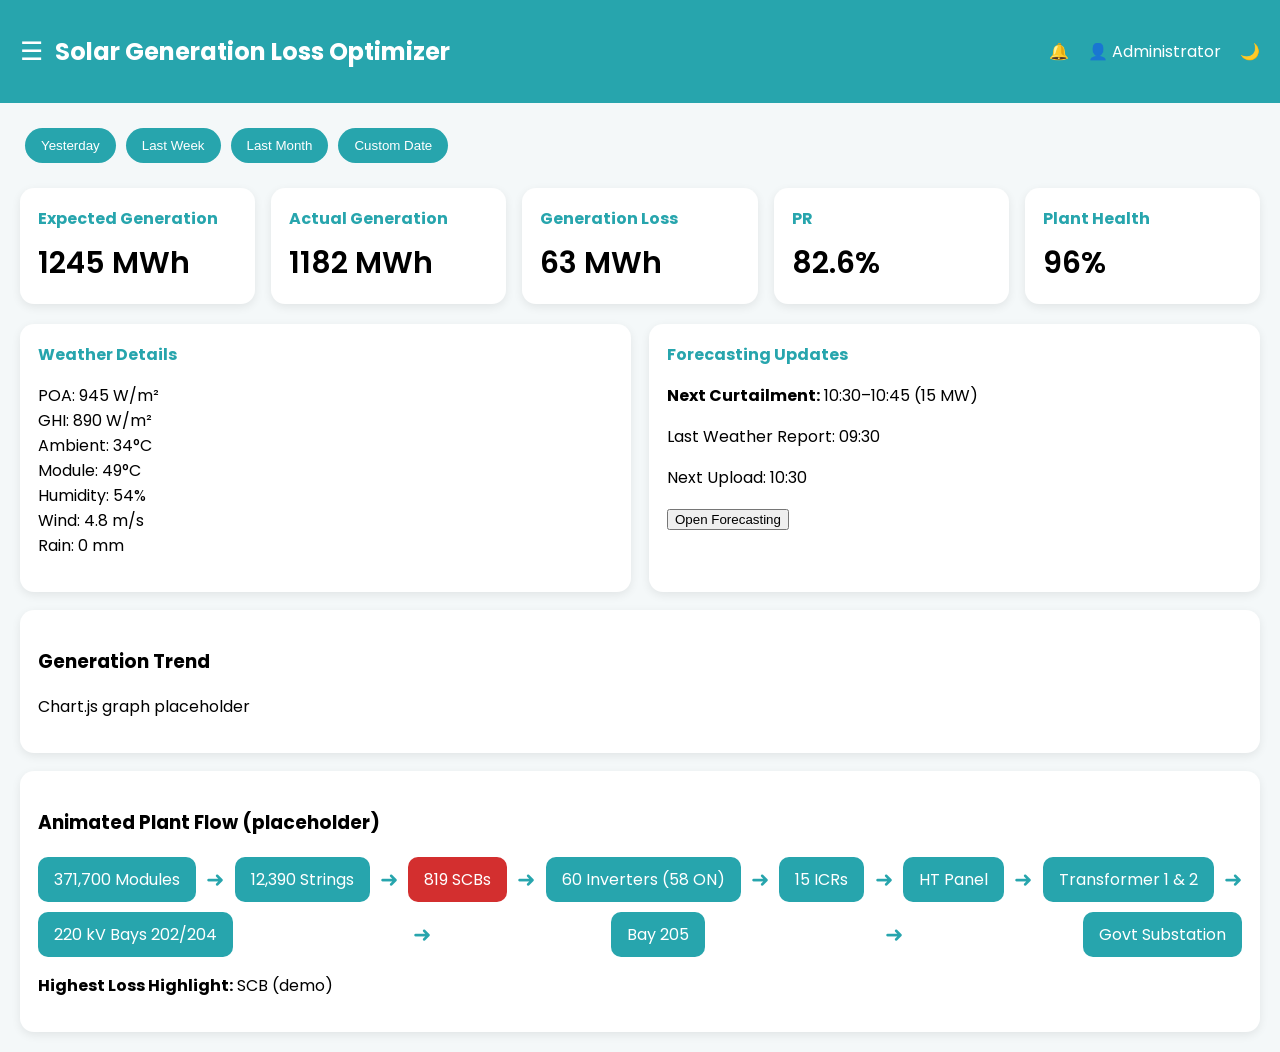
==== dashboard.html @ ec8fd9d2 "Create dashboard.html" ====
<!DOCTYPE html>
<html lang="en">
<head>
<meta charset="UTF-8">
<meta name="viewport" content="width=device-width,initial-scale=1">
<title>Solar Generation Loss Optimizer - Dashboard</title>
<link href="https://fonts.googleapis.com/css2?family=Poppins:wght@300;400;600&display=swap" rel="stylesheet">
<style>
body{margin:0;font-family:Poppins,sans-serif;background:#f4f8f9}
header{display:flex;justify-content:space-between;align-items:center;padding:14px 20px;background:#27A5AD;color:#fff;position:sticky;top:0}
.logo{display:flex;align-items:center;gap:12px}
.menu{font-size:26px;cursor:pointer}
.sidebar{position:fixed;left:0;top:0;width:260px;height:100%;background:#fff;box-shadow:2px 0 12px rgba(0,0,0,.15);padding:70px 20px;display:none}
.sidebar a{display:block;padding:12px;color:#333;text-decoration:none;border-radius:8px}
.sidebar a:hover{background:#27A5AD;color:#fff}
.container{padding:20px}
.filters button{margin:5px;padding:10px 16px;border:none;border-radius:20px;background:#27A5AD;color:#fff}
.grid{display:grid;grid-template-columns:repeat(auto-fit,minmax(180px,1fr));gap:16px;margin:20px 0}
.card{background:#fff;padding:18px;border-radius:14px;box-shadow:0 3px 10px rgba(0,0,0,.08)}
.card h3{margin:0;color:#27A5AD;font-size:16px}
.value{font-size:30px;font-weight:600;margin-top:10px}
.twocol{display:grid;grid-template-columns:1fr 1fr;gap:18px}
.chart,.flow{background:#fff;border-radius:14px;padding:18px;box-shadow:0 3px 10px rgba(0,0,0,.08);margin-top:18px}
.flowline{display:flex;justify-content:space-between;align-items:center;flex-wrap:wrap;gap:10px;margin-top:20px}
.node{padding:10px 16px;border-radius:10px;background:#27A5AD;color:#fff}
.arrow{font-size:22px;color:#27A5AD}
.bad{background:#d32f2f}
.notify{position:absolute;right:18px;top:58px;background:#fff;width:320px;display:none;border-radius:10px;box-shadow:0 4px 14px rgba(0,0,0,.2);padding:12px}
.note{padding:10px;border-bottom:1px solid #ddd}
.high{background:#ffe5e5}
</style>
</head>
<body>
<div class="sidebar" id="side">
<a href="#">Home</a>
<a href="#">Live Plant</a>
<a href="#">Equipment Health</a>
<a href="#">Predictive Maintenance</a>
<a href="#">Cleaning Optimization</a>
<a href="#">Curtailment Analysis</a>
<a href="#">ROW Monitoring</a>
<a href="#">Logout</a>
</div>

<header>
<div class="logo"><span class="menu" onclick="toggleMenu()">☰</span><h2>Solar Generation Loss Optimizer</h2></div>
<div>
<span onclick="toggleNotify()" style="cursor:pointer">🔔</span>
<span style="margin-left:15px">👤 Administrator</span>
<span style="margin-left:15px">🌙</span>
</div>
</header>

<div class="notify" id="notify">
<div class="note high"><b>HIGH PRIORITY</b><br>HO: Curtail 15 MW from 10:30–10:45 (Unread)</div>
<div class="note">Weather upload due in 10 minutes.</div>
<div class="note">Koppal Wind forecast updated.</div>
</div>

<div class="container">
<div class="filters">
<button>Yesterday</button><button>Last Week</button><button>Last Month</button><button>Custom Date</button>
</div>

<div class="grid">
<div class="card"><h3>Expected Generation</h3><div class="value">1245 MWh</div></div>
<div class="card"><h3>Actual Generation</h3><div class="value">1182 MWh</div></div>
<div class="card"><h3>Generation Loss</h3><div class="value">63 MWh</div></div>
<div class="card"><h3>PR</h3><div class="value">82.6%</div></div>
<div class="card"><h3>Plant Health</h3><div class="value">96%</div></div>
</div>

<div class="twocol">
<div class="card">
<h3>Weather Details</h3>
<p>POA: 945 W/m²<br>GHI: 890 W/m²<br>Ambient: 34°C<br>Module: 49°C<br>Humidity: 54%<br>Wind: 4.8 m/s<br>Rain: 0 mm</p>
</div>

<div class="card">
<h3>Forecasting Updates</h3>
<p><b>Next Curtailment:</b> 10:30–10:45 (15 MW)</p>
<p>Last Weather Report: 09:30</p>
<p>Next Upload: 10:30</p>
<button>Open Forecasting</button>
</div>
</div>

<div class="chart">
<h3>Generation Trend</h3>
<p>Chart.js graph placeholder</p>
</div>

<div class="flow">
<h3>Animated Plant Flow (placeholder)</h3>
<div class="flowline">
<div class="node">371,700 Modules</div><div class="arrow">➜</div>
<div class="node">12,390 Strings</div><div class="arrow">➜</div>
<div class="node bad">819 SCBs</div><div class="arrow">➜</div>
<div class="node">60 Inverters (58 ON)</div><div class="arrow">➜</div>
<div class="node">15 ICRs</div><div class="arrow">➜</div>
<div class="node">HT Panel</div><div class="arrow">➜</div>
<div class="node">Transformer 1 & 2</div><div class="arrow">➜</div>
<div class="node">220 kV Bays 202/204</div><div class="arrow">➜</div>
<div class="node">Bay 205</div><div class="arrow">➜</div>
<div class="node">Govt Substation</div>
</div>
<p><b>Highest Loss Highlight:</b> SCB (demo)</p>
</div>
</div>

<script>
function toggleMenu(){
let s=document.getElementById('side');
s.style.display=s.style.display==='block'?'none':'block';
}
function toggleNotify(){
let n=document.getElementById('notify');
n.style.display=n.style.display==='block'?'none':'block';
}
</script>
</body>
</html>
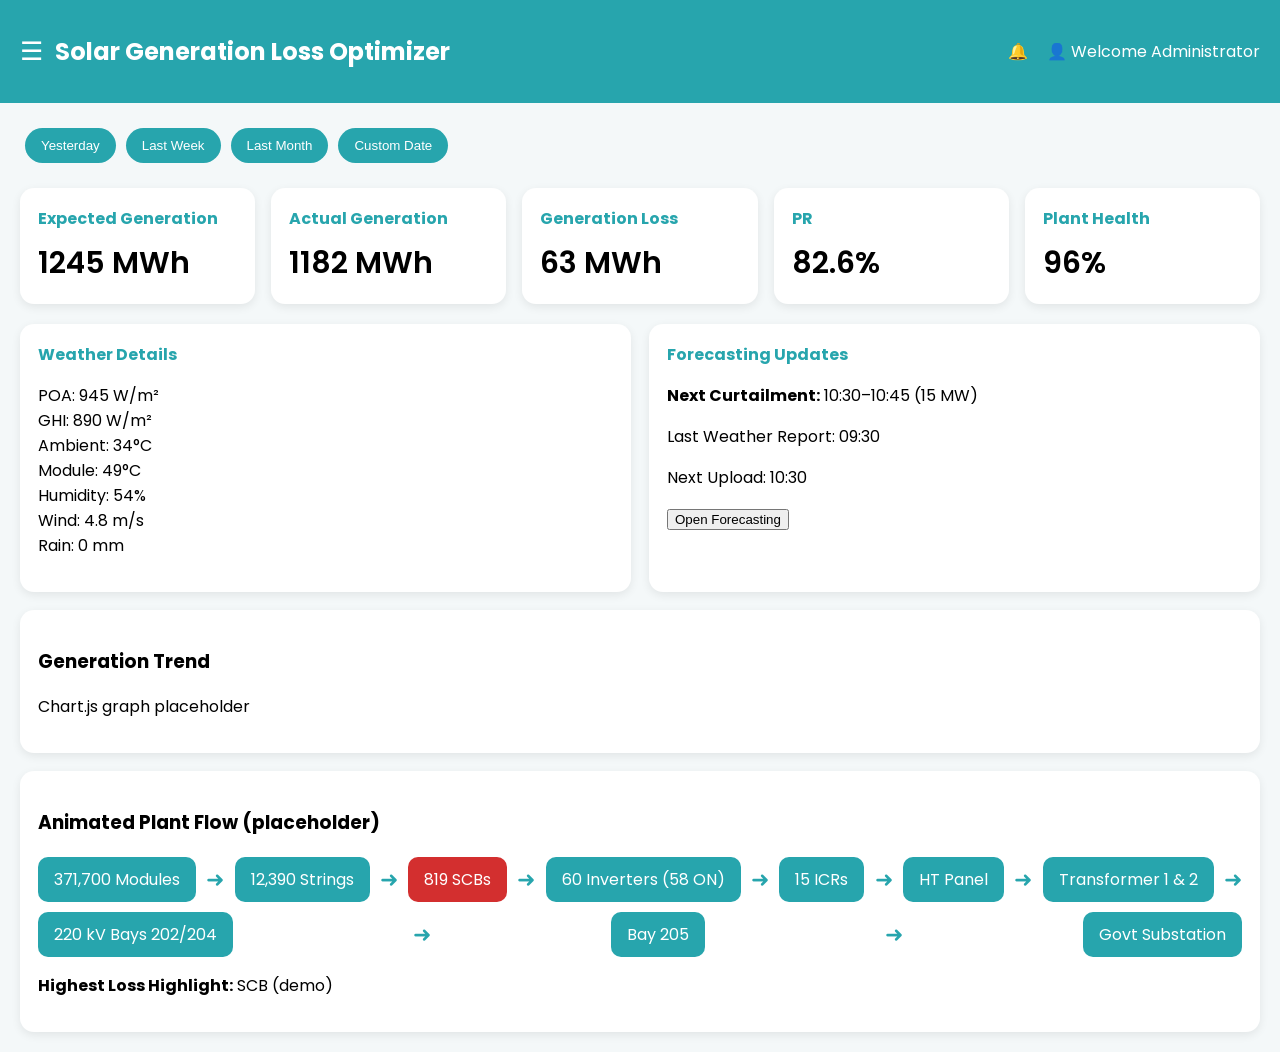
==== commit 5151a535: "Update dashboard.html" ====
--- a/dashboard.html
+++ b/dashboard.html
@@ -46,8 +46,7 @@
 <div class="logo"><span class="menu" onclick="toggleMenu()">☰</span><h2>Solar Generation Loss Optimizer</h2></div>
 <div>
 <span onclick="toggleNotify()" style="cursor:pointer">🔔</span>
-<span style="margin-left:15px">👤 Administrator</span>
-<span style="margin-left:15px">🌙</span>
+<span style="margin-left:15px">👤 Welcome Administrator</span>
 </div>
 </header>
 
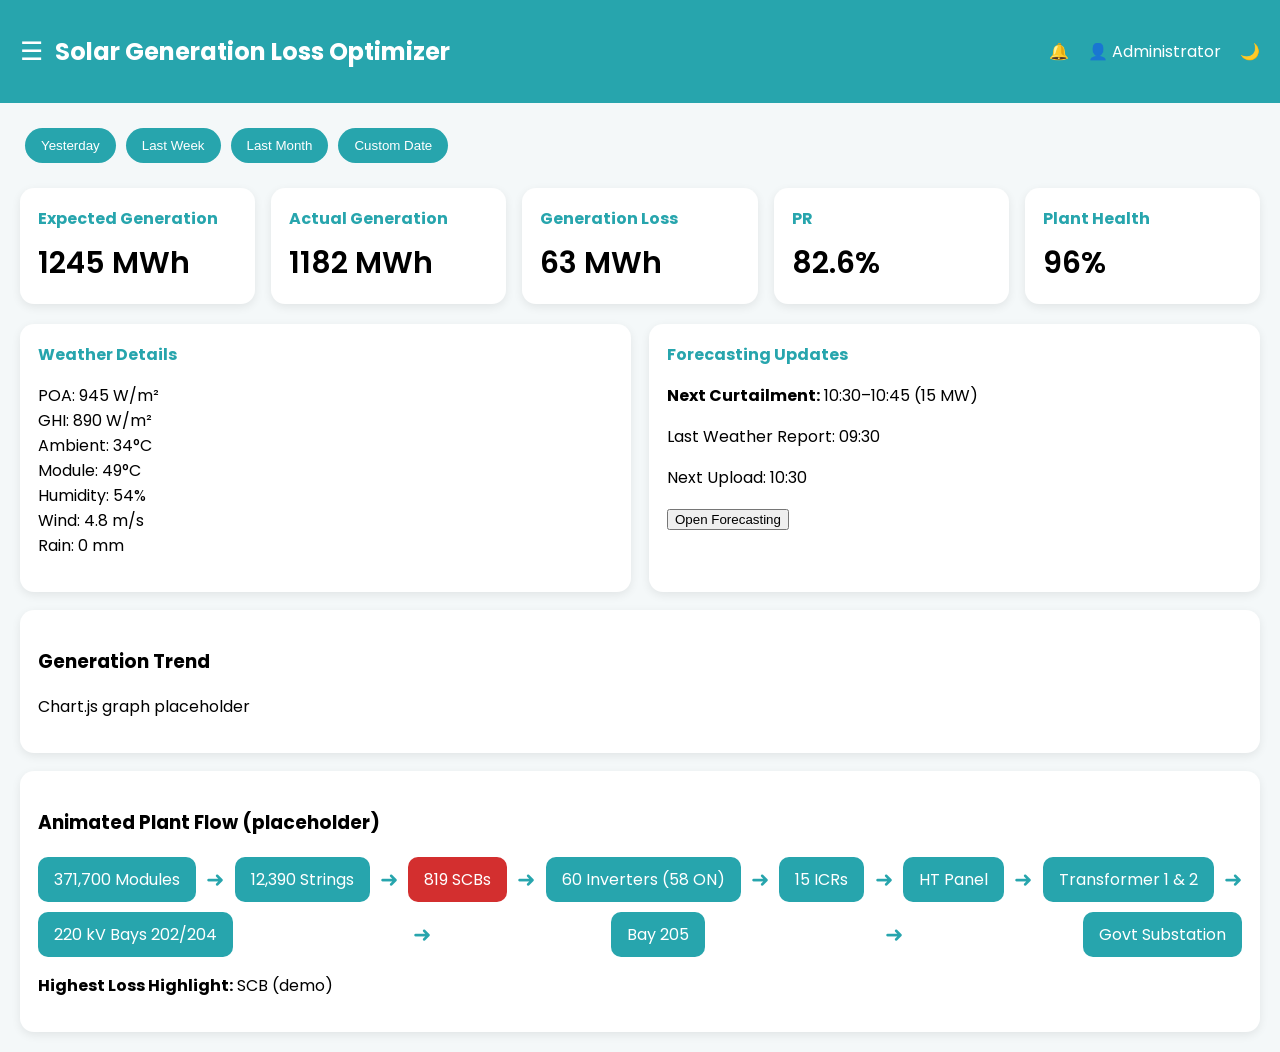
==== commit 80c0f710: "Update dashboard.html" ====
--- a/dashboard.html
+++ b/dashboard.html
@@ -46,7 +46,8 @@
 <div class="logo"><span class="menu" onclick="toggleMenu()">☰</span><h2>Solar Generation Loss Optimizer</h2></div>
 <div>
 <span onclick="toggleNotify()" style="cursor:pointer">🔔</span>
-<span style="margin-left:15px">👤 Welcome Administrator</span>
+<span style="margin-left:15px">👤 Administrator</span>
+<span style="margin-left:15px">🌙</span>
 </div>
 </header>
 
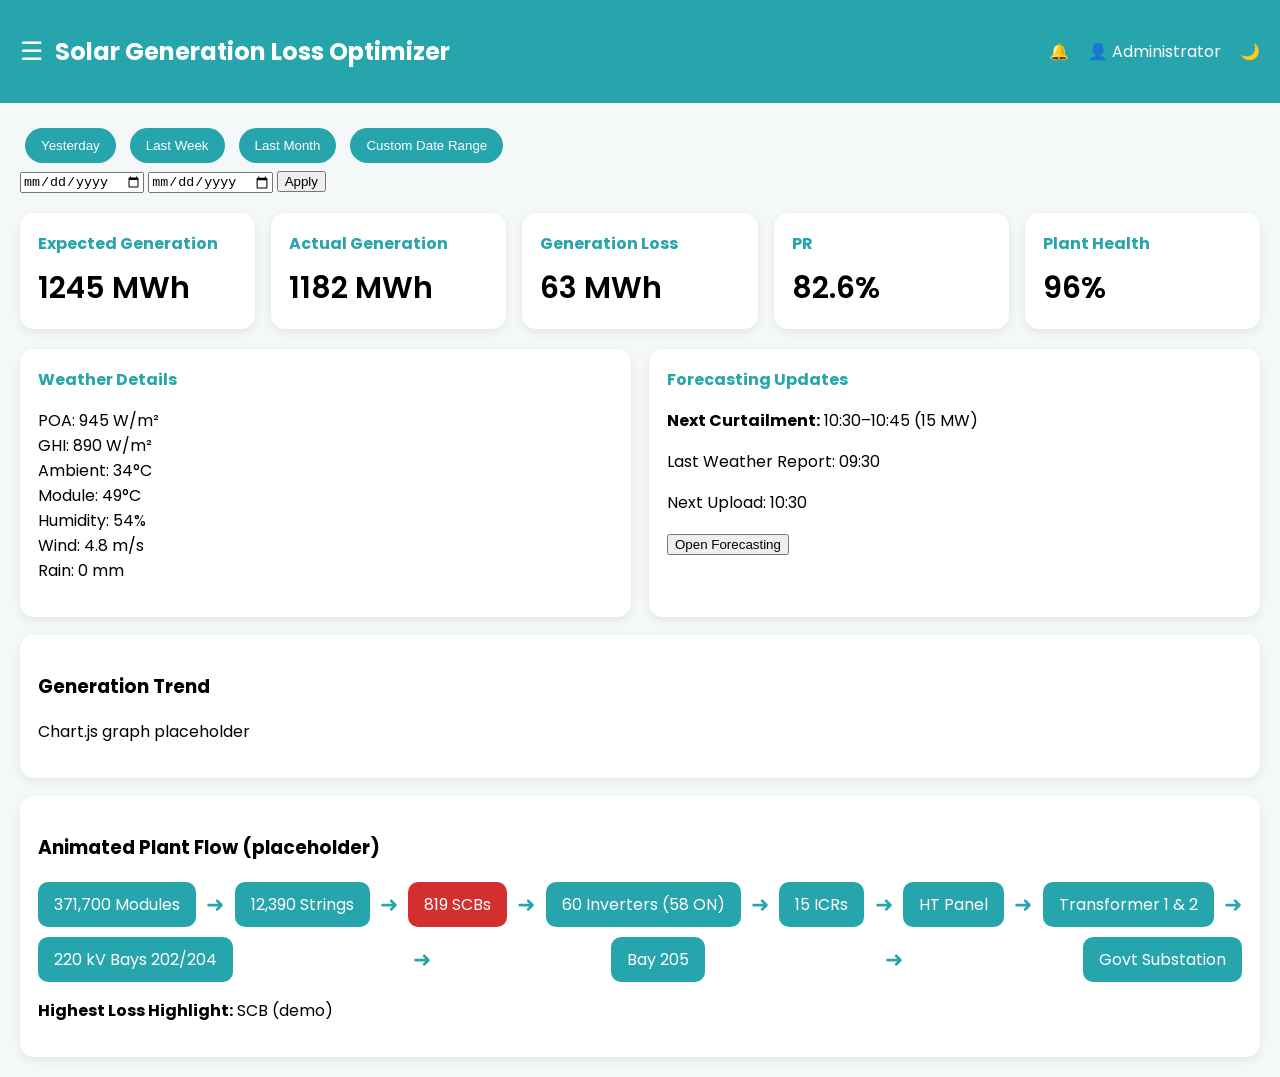
==== commit b4a4ed6c: "Update dashboard.html" ====
--- a/dashboard.html
+++ b/dashboard.html
@@ -59,7 +59,41 @@
 
 <div class="container">
 <div class="filters">
-<button>Yesterday</button><button>Last Week</button><button>Last Month</button><button>Custom Date</button>
+
+    <button class="filter-btn active"
+            onclick="changeData('yesterday',this)">
+        Yesterday
+    </button>
+
+    <button class="filter-btn"
+            onclick="changeData('week',this)">
+        Last Week
+    </button>
+
+    <button class="filter-btn"
+            onclick="changeData('month',this)">
+        Last Month
+    </button>
+
+    <button class="filter-btn"
+            onclick="showCalendar(this)">
+        Custom Date Range
+    </button>
+
+</div>
+
+
+<div id="customRange">
+
+    <input type="date" id="start">
+
+    <input type="date" id="end">
+
+    <button class="apply"
+            onclick="applyCustom()">
+        Apply
+    </button>
+
 </div>
 
 <div class="grid">
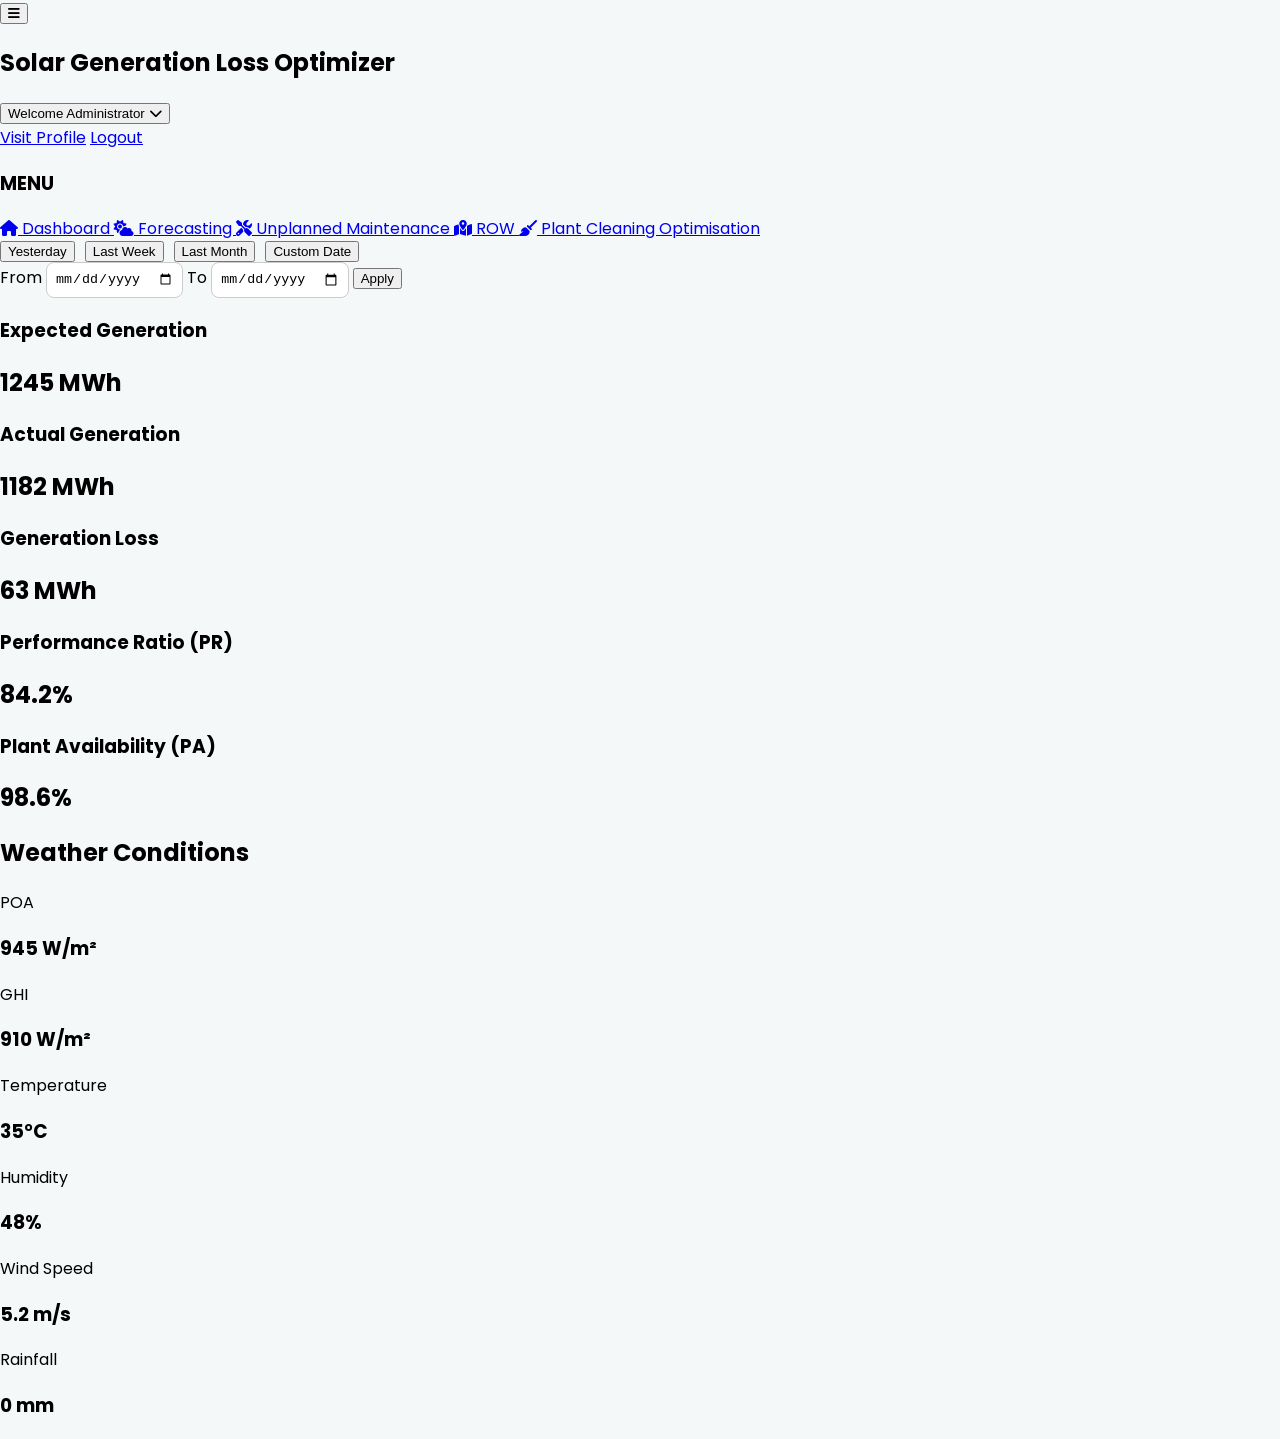
==== commit 40b32227: "Update dashboard.html" ====
--- a/dashboard.html
+++ b/dashboard.html
@@ -1,156 +1,314 @@
 <!DOCTYPE html>
 <html lang="en">
 <head>
-<meta charset="UTF-8">
-<meta name="viewport" content="width=device-width,initial-scale=1">
-<title>Solar Generation Loss Optimizer - Dashboard</title>
-<link href="https://fonts.googleapis.com/css2?family=Poppins:wght@300;400;600&display=swap" rel="stylesheet">
-<style>
-body{margin:0;font-family:Poppins,sans-serif;background:#f4f8f9}
-header{display:flex;justify-content:space-between;align-items:center;padding:14px 20px;background:#27A5AD;color:#fff;position:sticky;top:0}
-.logo{display:flex;align-items:center;gap:12px}
-.menu{font-size:26px;cursor:pointer}
-.sidebar{position:fixed;left:0;top:0;width:260px;height:100%;background:#fff;box-shadow:2px 0 12px rgba(0,0,0,.15);padding:70px 20px;display:none}
-.sidebar a{display:block;padding:12px;color:#333;text-decoration:none;border-radius:8px}
-.sidebar a:hover{background:#27A5AD;color:#fff}
-.container{padding:20px}
-.filters button{margin:5px;padding:10px 16px;border:none;border-radius:20px;background:#27A5AD;color:#fff}
-.grid{display:grid;grid-template-columns:repeat(auto-fit,minmax(180px,1fr));gap:16px;margin:20px 0}
-.card{background:#fff;padding:18px;border-radius:14px;box-shadow:0 3px 10px rgba(0,0,0,.08)}
-.card h3{margin:0;color:#27A5AD;font-size:16px}
-.value{font-size:30px;font-weight:600;margin-top:10px}
-.twocol{display:grid;grid-template-columns:1fr 1fr;gap:18px}
-.chart,.flow{background:#fff;border-radius:14px;padding:18px;box-shadow:0 3px 10px rgba(0,0,0,.08);margin-top:18px}
-.flowline{display:flex;justify-content:space-between;align-items:center;flex-wrap:wrap;gap:10px;margin-top:20px}
-.node{padding:10px 16px;border-radius:10px;background:#27A5AD;color:#fff}
-.arrow{font-size:22px;color:#27A5AD}
-.bad{background:#d32f2f}
-.notify{position:absolute;right:18px;top:58px;background:#fff;width:320px;display:none;border-radius:10px;box-shadow:0 4px 14px rgba(0,0,0,.2);padding:12px}
-.note{padding:10px;border-bottom:1px solid #ddd}
-.high{background:#ffe5e5}
-</style>
+
+    <meta charset="UTF-8">
+    <meta name="viewport" content="width=device-width, initial-scale=1.0">
+
+    <title>Solar Generation Loss Optimizer</title>
+
+    <link rel="stylesheet" href="dashboard.css">
+
+    <link href="https://fonts.googleapis.com/css2?family=Poppins:wght@300;400;500;600;700&display=swap" rel="stylesheet">
+
+    <link href="https://cdnjs.cloudflare.com/ajax/libs/font-awesome/6.5.1/css/all.min.css" rel="stylesheet">
+
 </head>
+
 <body>
-<div class="sidebar" id="side">
-<a href="#">Home</a>
-<a href="#">Live Plant</a>
-<a href="#">Equipment Health</a>
-<a href="#">Predictive Maintenance</a>
-<a href="#">Cleaning Optimization</a>
-<a href="#">Curtailment Analysis</a>
-<a href="#">ROW Monitoring</a>
-<a href="#">Logout</a>
-</div>
-
-<header>
-<div class="logo"><span class="menu" onclick="toggleMenu()">☰</span><h2>Solar Generation Loss Optimizer</h2></div>
-<div>
-<span onclick="toggleNotify()" style="cursor:pointer">🔔</span>
-<span style="margin-left:15px">👤 Administrator</span>
-<span style="margin-left:15px">🌙</span>
-</div>
+
+<!-- ================= HEADER ================= -->
+
+<header class="topbar">
+
+    <div class="left-section">
+
+        <button id="menuBtn">
+            <i class="fas fa-bars"></i>
+        </button>
+
+        <h2>Solar Generation Loss Optimizer</h2>
+
+    </div>
+
+    <div class="right-section">
+
+        <div class="profile">
+
+            <button id="profileBtn">
+
+                Welcome Administrator
+
+                <i class="fas fa-chevron-down"></i>
+
+            </button>
+
+            <div class="profile-menu" id="profileMenu">
+
+                <a href="#">Visit Profile</a>
+
+                <a href="index.html">Logout</a>
+
+            </div>
+
+        </div>
+
+    </div>
+
 </header>
 
-<div class="notify" id="notify">
-<div class="note high"><b>HIGH PRIORITY</b><br>HO: Curtail 15 MW from 10:30–10:45 (Unread)</div>
-<div class="note">Weather upload due in 10 minutes.</div>
-<div class="note">Koppal Wind forecast updated.</div>
-</div>
-
-<div class="container">
-<div class="filters">
-
-    <button class="filter-btn active"
-            onclick="changeData('yesterday',this)">
-        Yesterday
-    </button>
-
-    <button class="filter-btn"
-            onclick="changeData('week',this)">
-        Last Week
-    </button>
-
-    <button class="filter-btn"
-            onclick="changeData('month',this)">
-        Last Month
-    </button>
-
-    <button class="filter-btn"
-            onclick="showCalendar(this)">
-        Custom Date Range
-    </button>
-
-</div>
-
-
-<div id="customRange">
-
-    <input type="date" id="start">
-
-    <input type="date" id="end">
-
-    <button class="apply"
-            onclick="applyCustom()">
-        Apply
-    </button>
-
-</div>
-
-<div class="grid">
-<div class="card"><h3>Expected Generation</h3><div class="value">1245 MWh</div></div>
-<div class="card"><h3>Actual Generation</h3><div class="value">1182 MWh</div></div>
-<div class="card"><h3>Generation Loss</h3><div class="value">63 MWh</div></div>
-<div class="card"><h3>PR</h3><div class="value">82.6%</div></div>
-<div class="card"><h3>Plant Health</h3><div class="value">96%</div></div>
-</div>
-
-<div class="twocol">
-<div class="card">
-<h3>Weather Details</h3>
-<p>POA: 945 W/m²<br>GHI: 890 W/m²<br>Ambient: 34°C<br>Module: 49°C<br>Humidity: 54%<br>Wind: 4.8 m/s<br>Rain: 0 mm</p>
-</div>
-
-<div class="card">
-<h3>Forecasting Updates</h3>
-<p><b>Next Curtailment:</b> 10:30–10:45 (15 MW)</p>
-<p>Last Weather Report: 09:30</p>
-<p>Next Upload: 10:30</p>
-<button>Open Forecasting</button>
-</div>
-</div>
-
-<div class="chart">
-<h3>Generation Trend</h3>
-<p>Chart.js graph placeholder</p>
-</div>
-
-<div class="flow">
-<h3>Animated Plant Flow (placeholder)</h3>
-<div class="flowline">
-<div class="node">371,700 Modules</div><div class="arrow">➜</div>
-<div class="node">12,390 Strings</div><div class="arrow">➜</div>
-<div class="node bad">819 SCBs</div><div class="arrow">➜</div>
-<div class="node">60 Inverters (58 ON)</div><div class="arrow">➜</div>
-<div class="node">15 ICRs</div><div class="arrow">➜</div>
-<div class="node">HT Panel</div><div class="arrow">➜</div>
-<div class="node">Transformer 1 & 2</div><div class="arrow">➜</div>
-<div class="node">220 kV Bays 202/204</div><div class="arrow">➜</div>
-<div class="node">Bay 205</div><div class="arrow">➜</div>
-<div class="node">Govt Substation</div>
-</div>
-<p><b>Highest Loss Highlight:</b> SCB (demo)</p>
-</div>
-</div>
-
-<script>
-function toggleMenu(){
-let s=document.getElementById('side');
-s.style.display=s.style.display==='block'?'none':'block';
-}
-function toggleNotify(){
-let n=document.getElementById('notify');
-n.style.display=n.style.display==='block'?'none':'block';
-}
-</script>
+<!-- ================= SIDEBAR ================= -->
+
+<nav id="sidebar">
+
+    <h3>MENU</h3>
+
+    <a href="dashboard.html">
+        <i class="fas fa-home"></i>
+        Dashboard
+    </a>
+
+    <a href="forecasting.html">
+        <i class="fas fa-cloud-sun"></i>
+        Forecasting
+    </a>
+
+    <a href="maintenance.html">
+        <i class="fas fa-tools"></i>
+        Unplanned Maintenance
+    </a>
+
+    <a href="row.html">
+        <i class="fas fa-map-marked-alt"></i>
+        ROW
+    </a>
+
+    <a href="cleaning.html">
+        <i class="fas fa-broom"></i>
+        Plant Cleaning Optimisation
+    </a>
+
+</nav>
+
+<!-- ================= MAIN ================= -->
+
+<main class="container">
+
+    <!-- DATE FILTER -->
+
+    <section class="filters">
+
+        <button class="filter active" id="btnYesterday">
+
+            Yesterday
+
+        </button>
+
+        <button class="filter" id="btnWeek">
+
+            Last Week
+
+        </button>
+
+        <button class="filter" id="btnMonth">
+
+            Last Month
+
+        </button>
+
+        <button class="filter" id="btnCustom">
+
+            Custom Date
+
+        </button>
+
+    </section>
+
+    <!-- CUSTOM DATE -->
+
+    <section id="customDateBox">
+
+        <label>
+
+            From
+
+            <input type="date" id="startDate">
+
+        </label>
+
+        <label>
+
+            To
+
+            <input type="date" id="endDate">
+
+        </label>
+
+        <button id="applyDate">
+
+            Apply
+
+        </button>
+
+    </section>
+
+    <!-- KPI CARDS -->
+
+    <section class="cards">
+
+        <div class="card">
+
+            <h3>Expected Generation</h3>
+
+            <h1 id="expectedGeneration">
+
+                1245 MWh
+
+            </h1>
+
+        </div>
+
+        <div class="card">
+
+            <h3>Actual Generation</h3>
+
+            <h1 id="actualGeneration">
+
+                1182 MWh
+
+            </h1>
+
+        </div>
+
+        <div class="card">
+
+            <h3>Generation Loss</h3>
+
+            <h1 id="generationLoss">
+
+                63 MWh
+
+            </h1>
+
+        </div>
+
+        <div class="card">
+
+            <h3>Performance Ratio (PR)</h3>
+
+            <h1 id="pr">
+
+                84.2%
+
+            </h1>
+
+        </div>
+
+        <div class="card">
+
+            <h3>Plant Availability (PA)</h3>
+
+            <h1 id="pa">
+
+                98.6%
+
+            </h1>
+
+        </div>
+
+    </section>
+
+    <!-- WEATHER -->
+
+    <section class="weather">
+
+        <h2>
+
+            Weather Conditions
+
+        </h2>
+
+        <div class="weather-grid">
+
+            <div class="weather-card">
+
+                <span>POA</span>
+
+                <h3 id="poa">
+
+                    945 W/m²
+
+                </h3>
+
+            </div>
+
+            <div class="weather-card">
+
+                <span>GHI</span>
+
+                <h3 id="ghi">
+
+                    910 W/m²
+
+                </h3>
+
+            </div>
+
+            <div class="weather-card">
+
+                <span>Temperature</span>
+
+                <h3 id="temperature">
+
+                    35°C
+
+                </h3>
+
+            </div>
+
+            <div class="weather-card">
+
+                <span>Humidity</span>
+
+                <h3 id="humidity">
+
+                    48%
+
+                </h3>
+
+            </div>
+
+            <div class="weather-card">
+
+                <span>Wind Speed</span>
+
+                <h3 id="wind">
+
+                    5.2 m/s
+
+                </h3>
+
+            </div>
+
+            <div class="weather-card">
+
+                <span>Rainfall</span>
+
+                <h3 id="rain">
+
+                    0 mm
+
+                </h3>
+
+            </div>
+
+        </div>
+
+    </section>
+
+</main>
+
+<script src="dashboard.js"></script>
+
 </body>
 </html>
--- a/dashboard.css
+++ b/dashboard.css
@@ -0,0 +1,8 @@
+:root{--primary:#27A5AD;--bg:#f4f8f9}
+body{font-family:Poppins,sans-serif;background:var(--bg);margin:0}
+.filters{display:flex;gap:10px;flex-wrap:wrap}
+.filter-btn{padding:10px 18px;border-radius:24px;border:2px solid var(--primary);background:#fff;color:var(--primary);cursor:pointer;transition:.3s}
+.filter-btn.active,.filter-btn:hover{background:var(--primary);color:#fff;transform:translateY(-2px)}
+#customRange{display:none;margin-top:10px;gap:10px}
+input[type=date]{padding:8px;border:1px solid #ccc;border-radius:8px}
+.kpi-value{transition:opacity .3s,transform .3s}.fade{opacity:.2;transform:scale(.96)}
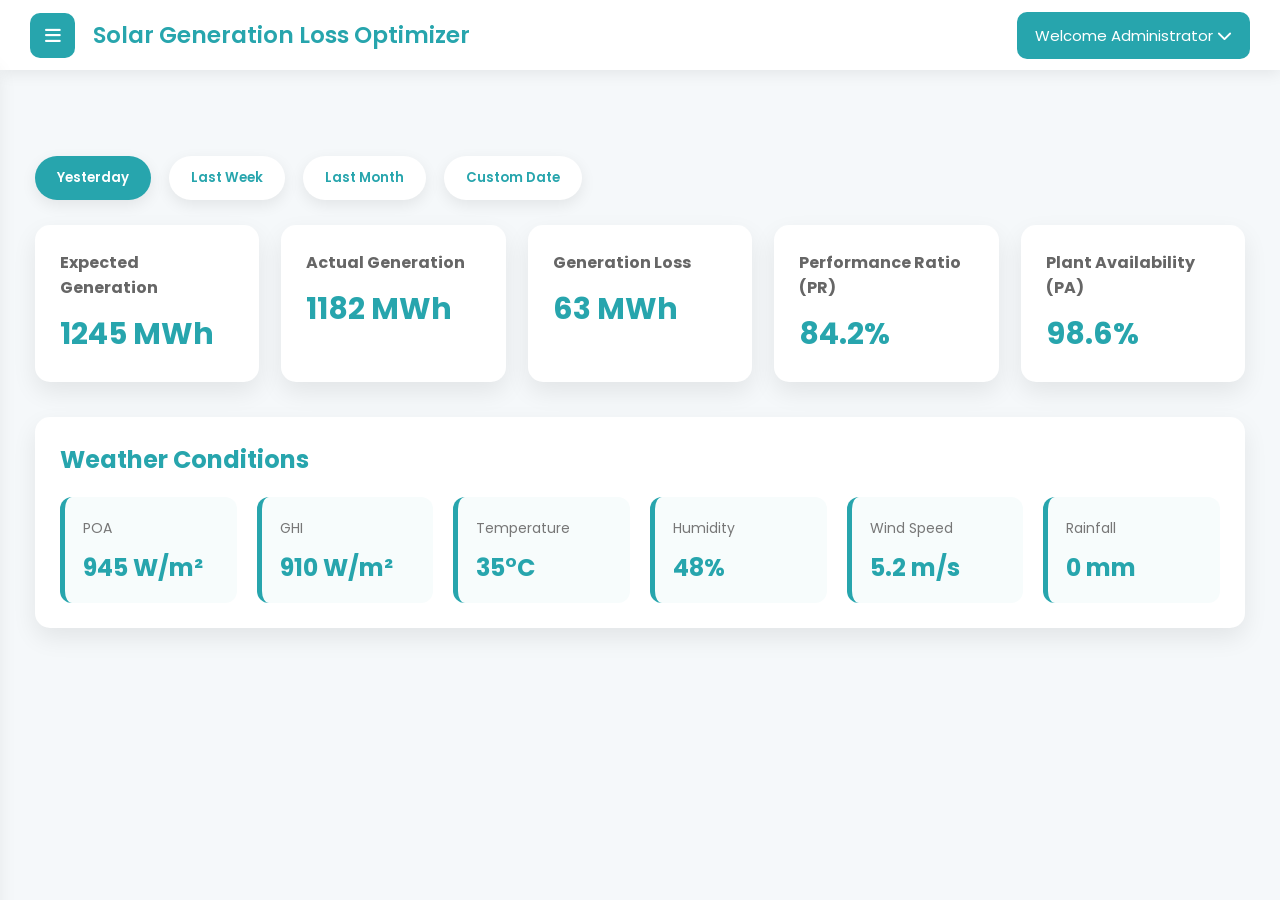
==== commit 7399fe5a: "Update dashboard.html" ====
--- a/dashboard.html
+++ b/dashboard.html
@@ -18,7 +18,16 @@
 <body>
 
 <!-- ================= HEADER ================= -->
-
+<button id="uploadDGRBtn" class="upload-dgr-btn">
+    📄 Upload DGR
+</button>
+
+<input
+    type="file"
+    id="dgrFileInput"
+    accept=".xlsx,.xls,.csv"
+    style="display:none;"
+>
 <header class="topbar">
 
     <div class="left-section">
--- a/dashboard.css
+++ b/dashboard.css
@@ -1,8 +1,549 @@
-:root{--primary:#27A5AD;--bg:#f4f8f9}
-body{font-family:Poppins,sans-serif;background:var(--bg);margin:0}
-.filters{display:flex;gap:10px;flex-wrap:wrap}
-.filter-btn{padding:10px 18px;border-radius:24px;border:2px solid var(--primary);background:#fff;color:var(--primary);cursor:pointer;transition:.3s}
-.filter-btn.active,.filter-btn:hover{background:var(--primary);color:#fff;transform:translateY(-2px)}
-#customRange{display:none;margin-top:10px;gap:10px}
-input[type=date]{padding:8px;border:1px solid #ccc;border-radius:8px}
-.kpi-value{transition:opacity .3s,transform .3s}.fade{opacity:.2;transform:scale(.96)}
+/* ===================================
+   SOLAR GENERATION LOSS OPTIMIZER
+   Dashboard CSS
+   Brand Color : #27A5AD
+=================================== */
+
+*{
+    margin:0;
+    padding:0;
+    box-sizing:border-box;
+    font-family:'Poppins',sans-serif;
+}
+
+body{
+    background:#F5F8FA;
+    color:#222;
+}
+
+/* ===========================
+        TOP HEADER
+=========================== */
+
+.topbar{
+    width:100%;
+    height:70px;
+    background:#ffffff;
+    display:flex;
+    justify-content:space-between;
+    align-items:center;
+    padding:0 30px;
+    box-shadow:0 3px 15px rgba(0,0,0,.08);
+    position:fixed;
+    top:0;
+    left:0;
+    z-index:999;
+}
+
+.left-section{
+    display:flex;
+    align-items:center;
+    gap:18px;
+}
+
+.left-section h2{
+    color:#27A5AD;
+    font-size:23px;
+    font-weight:600;
+}
+
+/* ===========================
+        MENU BUTTON
+=========================== */
+
+#menuBtn{
+    width:45px;
+    height:45px;
+    border:none;
+    border-radius:10px;
+    background:#27A5AD;
+    color:#fff;
+    cursor:pointer;
+    transition:.3s;
+    font-size:18px;
+}
+
+#menuBtn:hover{
+    transform:rotate(90deg);
+}
+
+/* ===========================
+        PROFILE
+=========================== */
+
+.profile{
+    position:relative;
+}
+
+#profileBtn{
+    background:#27A5AD;
+    color:white;
+    border:none;
+    padding:12px 18px;
+    border-radius:10px;
+    cursor:pointer;
+    font-size:15px;
+}
+
+.profile-menu{
+
+    display:none;
+
+    position:absolute;
+
+    right:0;
+
+    top:55px;
+
+    width:170px;
+
+    background:white;
+
+    border-radius:10px;
+
+    box-shadow:0 10px 25px rgba(0,0,0,.15);
+
+    overflow:hidden;
+
+}
+
+.profile-menu a{
+
+    display:block;
+
+    padding:14px;
+
+    color:#333;
+
+    text-decoration:none;
+
+}
+
+.profile-menu a:hover{
+
+    background:#27A5AD;
+
+    color:white;
+
+}
+
+.profile:hover .profile-menu{
+
+    display:block;
+
+}
+
+/* ===========================
+        SIDEBAR
+=========================== */
+
+#sidebar{
+
+    position:fixed;
+
+    top:70px;
+
+    left:-260px;
+
+    width:250px;
+
+    height:100%;
+
+    background:white;
+
+    box-shadow:5px 0 20px rgba(0,0,0,.1);
+
+    transition:.4s;
+
+    padding-top:20px;
+
+    z-index:999;
+
+}
+
+#sidebar.active{
+
+    left:0;
+
+}
+
+#sidebar h3{
+
+    padding:20px;
+
+    color:#27A5AD;
+
+}
+
+#sidebar a{
+
+    display:block;
+
+    padding:18px 25px;
+
+    color:#444;
+
+    text-decoration:none;
+
+    transition:.3s;
+
+}
+
+#sidebar a:hover{
+
+    background:#27A5AD;
+
+    color:white;
+
+}
+
+/* ===========================
+        MAIN
+=========================== */
+
+.container{
+
+    margin-top:95px;
+
+    padding:35px;
+
+}
+
+/* ===========================
+        FILTER BUTTONS
+=========================== */
+
+.filters{
+
+    display:flex;
+
+    gap:18px;
+
+    flex-wrap:wrap;
+
+    margin-bottom:25px;
+
+}
+
+.filter{
+
+    background:white;
+
+    border:none;
+
+    padding:12px 22px;
+
+    border-radius:30px;
+
+    cursor:pointer;
+
+    color:#27A5AD;
+
+    font-weight:600;
+
+    box-shadow:0 5px 15px rgba(0,0,0,.08);
+
+    transition:.3s;
+
+}
+
+.filter:hover{
+
+    background:#27A5AD;
+
+    color:white;
+
+    transform:translateY(-3px);
+
+}
+
+.filter.active{
+
+    background:#27A5AD;
+
+    color:white;
+
+}
+/* ===========================
+        CUSTOM DATE
+=========================== */
+
+#customDateBox{
+
+    display:none;
+
+    align-items:flex-end;
+
+    gap:20px;
+
+    flex-wrap:wrap;
+
+    background:#fff;
+
+    padding:20px;
+
+    margin-bottom:25px;
+
+    border-radius:12px;
+
+    box-shadow:0 5px 15px rgba(0,0,0,.08);
+
+}
+
+#customDateBox label{
+
+    display:flex;
+
+    flex-direction:column;
+
+    font-size:14px;
+
+    color:#555;
+
+    font-weight:500;
+
+}
+
+#customDateBox input{
+
+    width:170px;
+
+    padding:10px 12px;
+
+    margin-top:6px;
+
+    border:1px solid #ccc;
+
+    border-radius:8px;
+
+    font-size:15px;
+
+}
+
+#customDateBox input:focus{
+
+    border-color:#27A5AD;
+
+    outline:none;
+
+    box-shadow:0 0 8px rgba(39,165,173,.25);
+
+}
+
+#applyDate{
+
+    background:#27A5AD;
+
+    color:white;
+
+    border:none;
+
+    padding:11px 25px;
+
+    border-radius:8px;
+
+    cursor:pointer;
+
+    transition:.3s;
+
+    height:42px;
+
+}
+
+#applyDate:hover{
+
+    background:#208b92;
+
+}
+
+#customDateBox label{
+
+    display:block;
+
+    margin-bottom:15px;
+
+    color:#555;
+
+}
+
+#customDateBox input{
+
+    margin-top:6px;
+
+    width:170px;
+
+    min-width:170px;
+
+    max-width:170px;
+
+    padding:10px 12px;
+
+    border:1px solid #ccc;
+
+    border-radius:8px;
+
+    font-size:15px;
+
+}
+
+#applyDate{
+
+    margin-top:15px;
+
+    background:#27A5AD;
+
+    color:white;
+
+    border:none;
+
+    padding:12px 24px;
+
+    border-radius:8px;
+
+    cursor:pointer;
+
+}
+
+/* ===========================
+        KPI CARDS
+=========================== */
+
+.cards{
+
+    display:grid;
+
+    grid-template-columns:repeat(auto-fit,minmax(220px,1fr));
+
+    gap:22px;
+
+    margin-bottom:35px;
+
+}
+
+.card{
+
+    background:white;
+
+    padding:25px;
+
+    border-radius:15px;
+
+    box-shadow:0 10px 25px rgba(0,0,0,.08);
+
+    transition:.3s;
+
+}
+
+.card:hover{
+
+    transform:translateY(-6px);
+
+}
+
+.card h3{
+
+    color:#666;
+
+    margin-bottom:12px;
+
+    font-size:16px;
+
+}
+
+.card h1{
+
+    color:#27A5AD;
+
+    font-size:30px;
+
+}
+
+/* ===========================
+        WEATHER
+=========================== */
+
+.weather{
+
+    background:white;
+
+    padding:25px;
+
+    border-radius:15px;
+
+    box-shadow:0 10px 25px rgba(0,0,0,.08);
+
+}
+
+.weather h2{
+
+    color:#27A5AD;
+
+    margin-bottom:20px;
+
+}
+
+.weather-grid{
+
+    display:grid;
+
+    grid-template-columns:repeat(auto-fit,minmax(170px,1fr));
+
+    gap:20px;
+
+}
+
+.weather-card{
+
+    background:#F7FCFC;
+
+    border-left:5px solid #27A5AD;
+
+    border-radius:12px;
+
+    padding:18px;
+
+}
+
+.weather-card span{
+
+    color:#777;
+
+    font-size:14px;
+
+}
+
+.weather-card h3{
+
+    margin-top:10px;
+
+    color:#27A5AD;
+
+    font-size:24px;
+
+}
+
+/* ===========================
+        RESPONSIVE
+=========================== */
+
+@media(max-width:768px){
+
+.left-section h2{
+
+    font-size:18px;
+
+}
+
+.container{
+
+    padding:18px;
+
+}
+
+.filters{
+
+    justify-content:center;
+
+}
+
+}
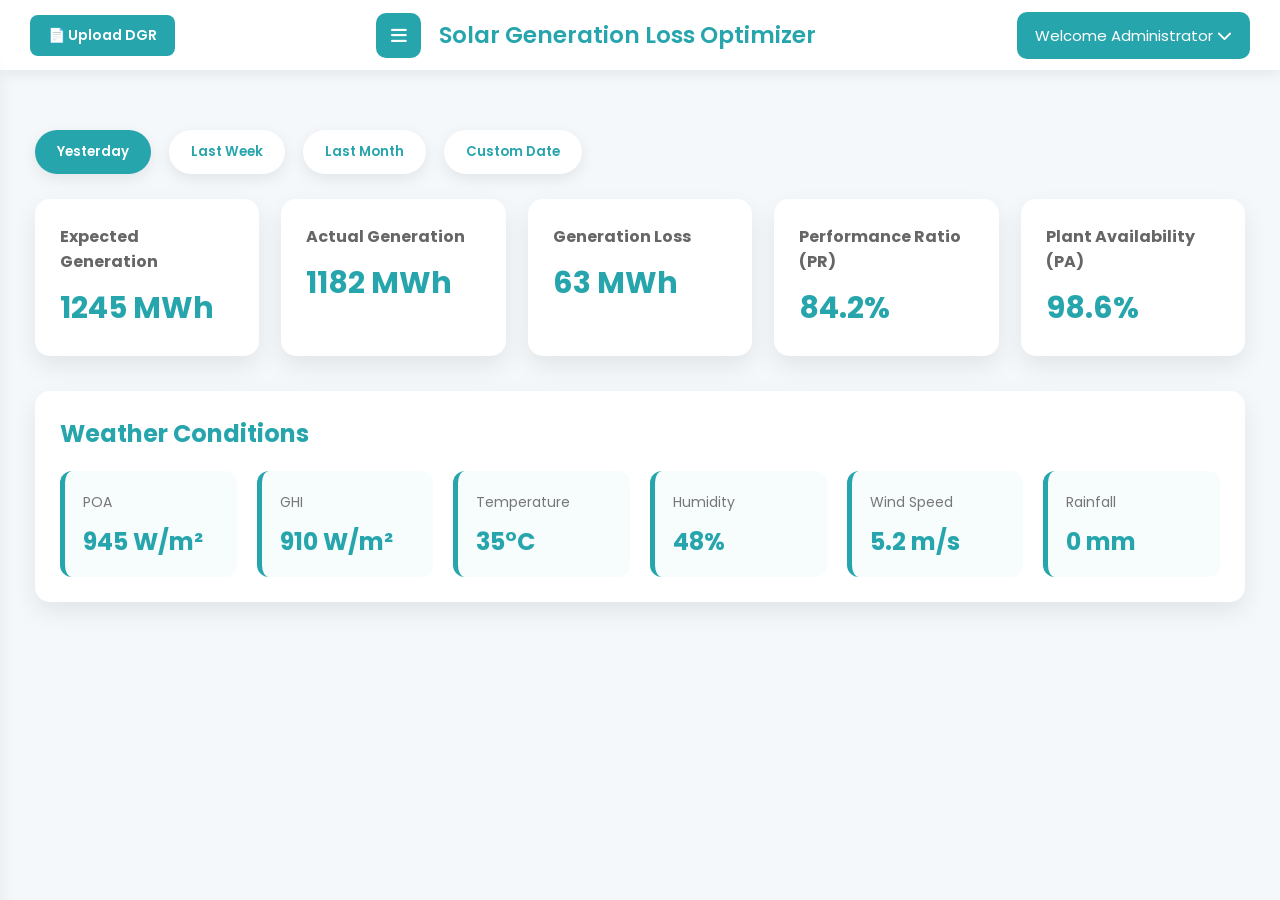
==== commit ad67d50f: "Update dashboard.html" ====
--- a/dashboard.html
+++ b/dashboard.html
@@ -18,9 +18,6 @@
 <body>
 
 <!-- ================= HEADER ================= -->
-<button id="uploadDGRBtn" class="upload-dgr-btn">
-    📄 Upload DGR
-</button>
 
 <input
     type="file"
@@ -29,7 +26,9 @@
     style="display:none;"
 >
 <header class="topbar">
-
+<button id="uploadDGRBtn" class="upload-dgr-btn">
+    📄 Upload DGR
+</button>
     <div class="left-section">
 
         <button id="menuBtn">
--- a/dashboard.css
+++ b/dashboard.css
@@ -132,7 +132,41 @@
     display:block;
 
 }
-
+.upload-dgr-btn {
+
+    background:#27A5AD;
+
+    color:white;
+
+    border:none;
+
+    padding:10px 18px;
+
+    border-radius:8px;
+
+    font-size:14px;
+
+    font-weight:600;
+
+    cursor:pointer;
+
+    transition:all 0.25s ease;
+
+}
+
+.upload-dgr-btn:hover {
+
+    transform:translateY(-2px);
+
+    box-shadow:0 5px 12px rgba(39,165,173,0.25);
+
+}
+
+.upload-dgr-btn:active {
+
+    transform:scale(0.97);
+
+}
 /* ===========================
         SIDEBAR
 =========================== */
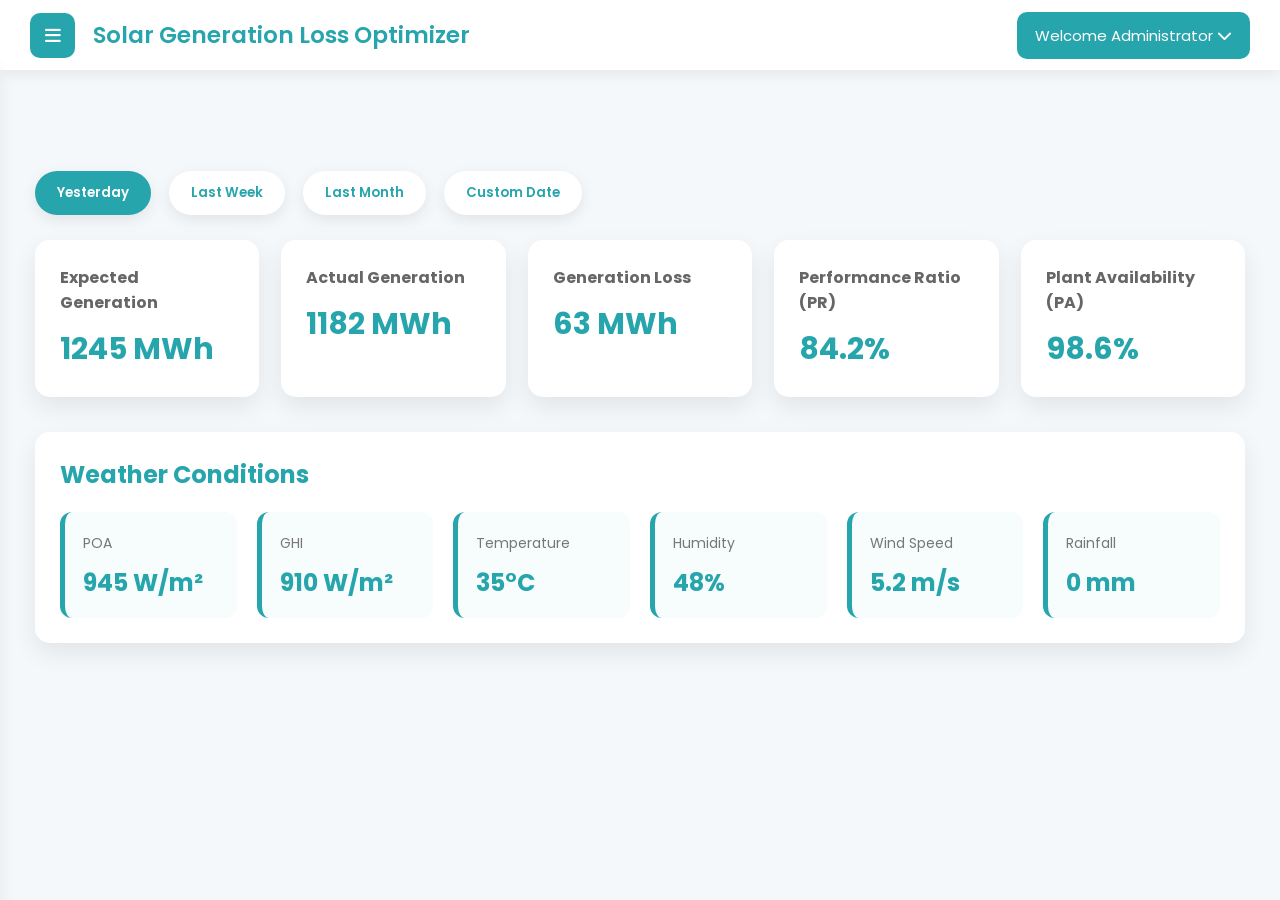
==== commit da7e5d2c: "Update dashboard.html" ====
--- a/dashboard.html
+++ b/dashboard.html
@@ -26,80 +26,79 @@
     style="display:none;"
 >
 <header class="topbar">
+    <div class="left-section">
+
+        <button id="menuBtn">
+            <i class="fas fa-bars"></i>
+        </button>
+
+        <h2>Solar Generation Loss Optimizer</h2>
+
+    </div>
+
+    <div class="right-section">
+
+        <div class="profile">
+
+            <button id="profileBtn">
+
+                Welcome Administrator
+
+                <i class="fas fa-chevron-down"></i>
+
+            </button>
+
+            <div class="profile-menu" id="profileMenu">
+
+                <a href="#">Visit Profile</a>
+
+                <a href="index.html">Logout</a>
+
+            </div>
+
+        </div>
+
+    </div>
+
+</header>
+
+<!-- ================= SIDEBAR ================= -->
+
+<nav id="sidebar">
+
+    <h3>MENU</h3>
+
+    <a href="dashboard.html">
+        <i class="fas fa-home"></i>
+        Dashboard
+    </a>
+
+    <a href="forecasting.html">
+        <i class="fas fa-cloud-sun"></i>
+        Forecasting
+    </a>
+
+    <a href="maintenance.html">
+        <i class="fas fa-tools"></i>
+        Unplanned Maintenance
+    </a>
+
+    <a href="row.html">
+        <i class="fas fa-map-marked-alt"></i>
+        ROW
+    </a>
+
+    <a href="cleaning.html">
+        <i class="fas fa-broom"></i>
+        Plant Cleaning Optimisation
+    </a>
+
+</nav>
+
+<!-- ================= MAIN ================= -->
 <button id="uploadDGRBtn" class="upload-dgr-btn">
     📄 Upload DGR
 </button>
-    <div class="left-section">
-
-        <button id="menuBtn">
-            <i class="fas fa-bars"></i>
-        </button>
-
-        <h2>Solar Generation Loss Optimizer</h2>
-
-    </div>
-
-    <div class="right-section">
-
-        <div class="profile">
-
-            <button id="profileBtn">
-
-                Welcome Administrator
-
-                <i class="fas fa-chevron-down"></i>
-
-            </button>
-
-            <div class="profile-menu" id="profileMenu">
-
-                <a href="#">Visit Profile</a>
-
-                <a href="index.html">Logout</a>
-
-            </div>
-
-        </div>
-
-    </div>
-
-</header>
-
-<!-- ================= SIDEBAR ================= -->
-
-<nav id="sidebar">
-
-    <h3>MENU</h3>
-
-    <a href="dashboard.html">
-        <i class="fas fa-home"></i>
-        Dashboard
-    </a>
-
-    <a href="forecasting.html">
-        <i class="fas fa-cloud-sun"></i>
-        Forecasting
-    </a>
-
-    <a href="maintenance.html">
-        <i class="fas fa-tools"></i>
-        Unplanned Maintenance
-    </a>
-
-    <a href="row.html">
-        <i class="fas fa-map-marked-alt"></i>
-        ROW
-    </a>
-
-    <a href="cleaning.html">
-        <i class="fas fa-broom"></i>
-        Plant Cleaning Optimisation
-    </a>
-
-</nav>
-
-<!-- ================= MAIN ================= -->
-
 <main class="container">
 
     <!-- DATE FILTER -->
